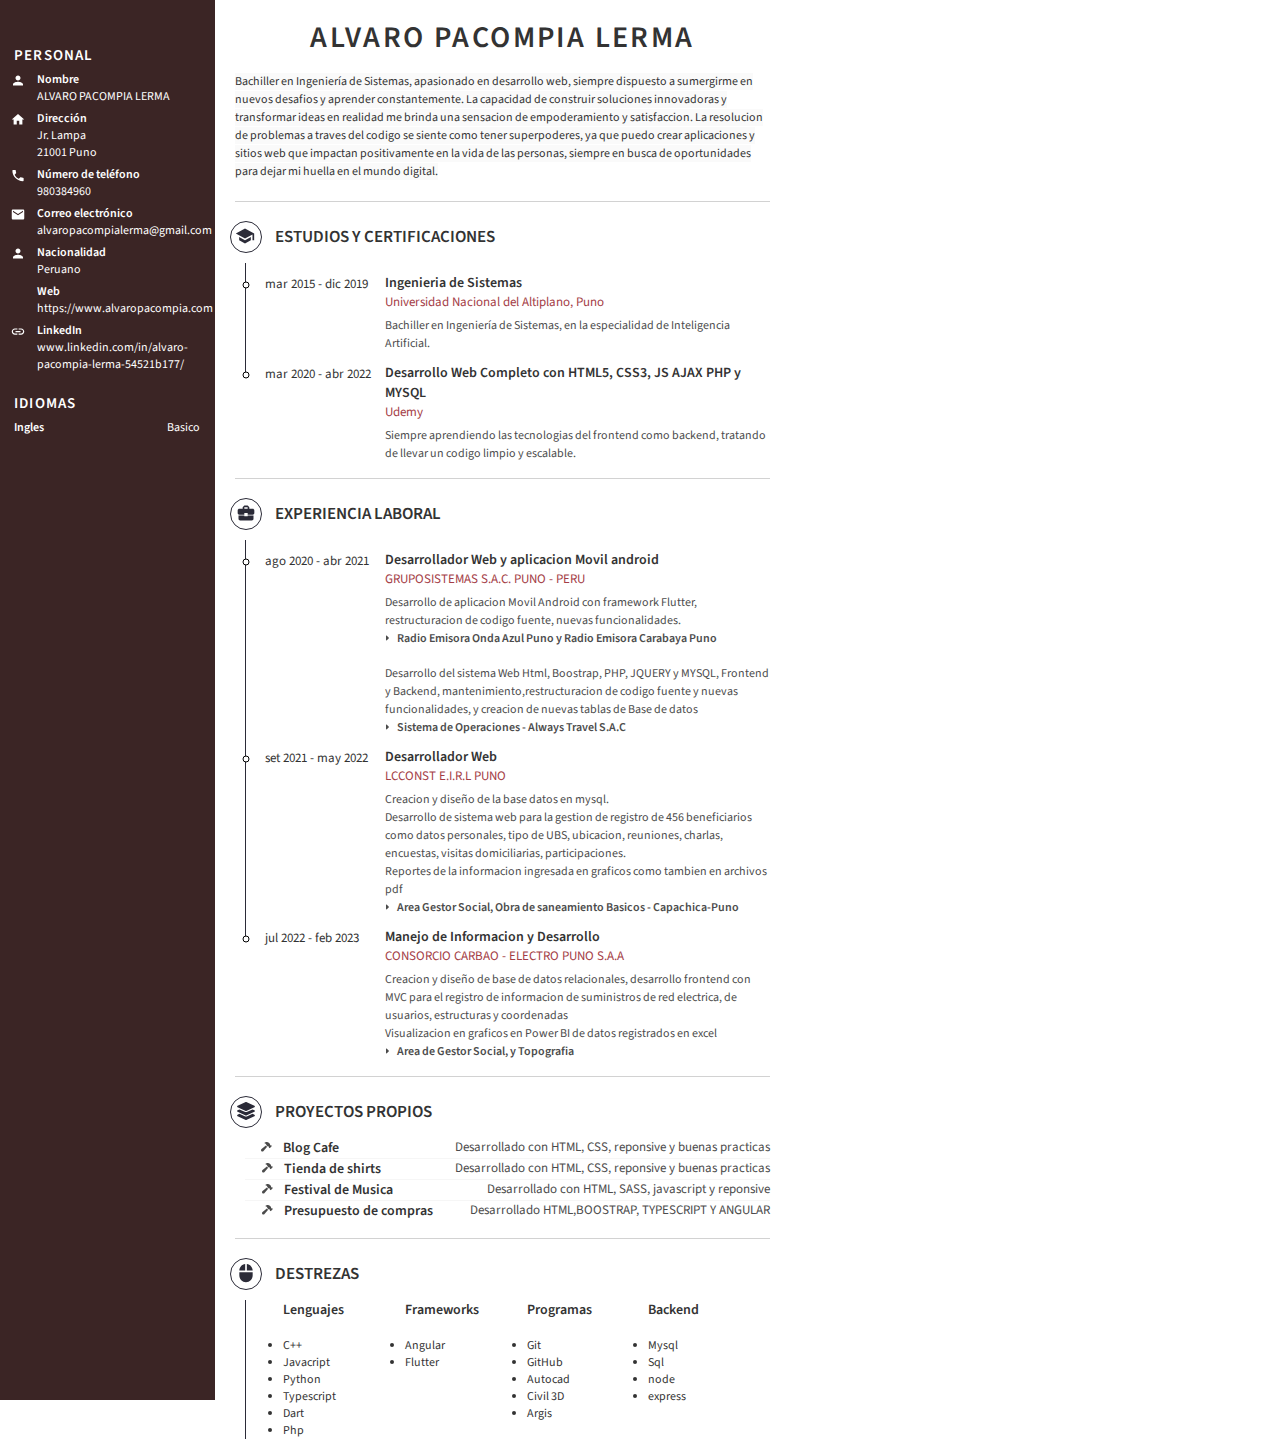
==== index.html @ c7b07702 "v3" ====
<!DOCTYPE html>
<html lang="es">

<head>
    <meta charset="UTF-8">
    <meta http-equiv="X-UA-Compatible" content="IE=edge">
    <meta name="viewport" content="width=device-width, initial-scale=1.0">
    <title>cv-Alvaro PL</title>
    <meta http-equiv="Content-Type" content="text/html; charset=utf-8">
    <!-- fonts -->
    <link href="https://fonts.googleapis.com/css?family=Source+Sans+Pro:400,600,700" rel="stylesheet">
    <!-- ./fonts -->
    <link rel="stylesheet" href="estilos.css">
</head>

<body class="c--3f6592" style="overflow:x hidden !important;">

    <div class="sidebar--bg"></div>

    <aside class="sidebar">

        <!-- <div class="foto"> -->
        <!-- <img src="foto.jpg" alt="foto-cv"> -->
    </div>



        <!-- hola como estas -->
        <div class="sidebar--data">
            <h2 class="sidebar--title">
                <span>Personal</span>
            </h2>

            <ul class="sidebar--list">
                <li class="sidebar--item sidebar--item-personal">
                    <svg class="sidebar--item-icon" fill="#000000" height="24" viewBox="0 0 24 24" width="24"
                        xmlns="http://www.w3.org/2000/svg">
                        <path
                            d="M12 12c2.21 0 4-1.79 4-4s-1.79-4-4-4-4 1.79-4 4 1.79 4 4 4zm0 2c-2.67 0-8 1.34-8 4v2h16v-2c0-2.66-5.33-4-8-4z">
                        </path>
                        <path d="M0 0h24v24H0z" fill="none"></path>
                    </svg>
                    <span class="sidebar--label">Nombre</span><br>
                    ALVARO PACOMPIA LERMA
                </li>

                <li class="sidebar--item sidebar--item-personal">
                    <svg class="sidebar--item-icon" fill="#000000" height="24" viewBox="0 0 24 24" width="24"
                        xmlns="http://www.w3.org/2000/svg">
                        <path d="M10 20v-6h4v6h5v-8h3L12 3 2 12h3v8z"></path>
                        <path d="M0 0h24v24H0z" fill="none"></path>
                    </svg>
                    <span class="sidebar--label">Dirección</span><br>
                    Jr. Lampa <br>
                    21001 Puno
                </li>


                <li class="sidebar--item sidebar--item-personal">
                    <svg class="sidebar--item-icon" fill="#000000" height="24" viewBox="0 0 24 24" width="24"
                        xmlns="http://www.w3.org/2000/svg">
                        <path d="M0 0h24v24H0z" fill="none"></path>
                        <path
                            d="M6.62 10.79c1.44 2.83 3.76 5.14 6.59 6.59l2.2-2.2c.27-.27.67-.36 1.02-.24 1.12.37 2.33.57 3.57.57.55 0 1 .45 1 1V20c0 .55-.45 1-1 1-9.39 0-17-7.61-17-17 0-.55.45-1 1-1h3.5c.55 0 1 .45 1 1 0 1.25.2 2.45.57 3.57.11.35.03.74-.25 1.02l-2.2 2.2z">
                        </path>
                    </svg>
                    <span class="sidebar--label">Número de teléfono</span><br>
                    980384960
                </li>



                <li class="sidebar--item sidebar--item-personal">
                    <svg class="sidebar--item-icon" fill="#000000" height="24" viewBox="0 0 24 24" width="24"
                        xmlns="http://www.w3.org/2000/svg">
                        <path
                            d="M20 4H4c-1.1 0-1.99.9-1.99 2L2 18c0 1.1.9 2 2 2h16c1.1 0 2-.9 2-2V6c0-1.1-.9-2-2-2zm0 4l-8 5-8-5V6l8 5 8-5v2z">
                        </path>
                        <path d="M0 0h24v24H0z" fill="none"></path>
                    </svg>
                    <span class="sidebar--label">Correo electrónico</span><br>
                    alvaropacompialerma@gmail.com
                </li>



               

                <li class="sidebar--item sidebar--item-personal">
                    <svg class="sidebar--item-icon" fill="#000000" height="24" viewBox="0 0 24 24" width="24"
                        xmlns="http://www.w3.org/2000/svg">
                        <path
                            d="M12 12c2.21 0 4-1.79 4-4s-1.79-4-4-4-4 1.79-4 4 1.79 4 4 4zm0 2c-2.67 0-8 1.34-8 4v2h16v-2c0-2.66-5.33-4-8-4z">
                        </path>
                        <path d="M0 0h24v24H0z" fill="none"></path>
                    </svg>
                    <span class="sidebar--label">Nacionalidad</span><br>
                    Peruano
                </li>


                <li class="sidebar--item sidebar--item-personal">


                    <span class="sidebar--label">Web</span><br>
                    <a class="link" href="https://www.alvaropacompia.com"> https://www.alvaropacompia.com</a>
                   
                </li>


                <li class="sidebar--item sidebar--item-personal">
                    <svg class="sidebar--item-icon" fill="#000000" height="24" viewBox="0 0 24 24" width="24"
                        xmlns="http://www.w3.org/2000/svg">
                        <path d="M0 0h24v24H0z" fill="none"></path>
                        <path
                            d="M3.9 12c0-1.71 1.39-3.1 3.1-3.1h4V7H7c-2.76 0-5 2.24-5 5s2.24 5 5 5h4v-1.9H7c-1.71 0-3.1-1.39-3.1-3.1zM8 13h8v-2H8v2zm9-6h-4v1.9h4c1.71 0 3.1 1.39 3.1 3.1s-1.39 3.1-3.1 3.1h-4V17h4c2.76 0 5-2.24 5-5s-2.24-5-5-5z">
                        </path>
                    </svg>
                    <span class="sidebar--label">LinkedIn</span><br>
                    <a  class="link" href="https://www.linkedin.com/in/alvaro-pacompia-lerma-54521b177/">www.linkedin.com/in/alvaro-pacompia-lerma-54521b177/</a>
                    
                </li>

            </ul>

        </div>



























        <div class="sidebar--data">
            <h2 class="sidebar--title">
                <span>Idiomas</span>
            </h2>

            <ul class="sidebar--list">
                <li class="sidebar--item">
                    <span class="sidebar--label">Ingles</span>
                    <span class="sidebar--item-align-right"> Basico </span>
                </li>



            </ul>

        </div>
<BR></BR>
        <!-- <div class="sidebar--data">
            <h2 class="sidebar--title">
                <span>HABILIDADES BLANDAS</span>
            </h2>

            <ul class="sidebar--list">
                <li class="sidebar--item">
                    <span class="sidebar--label">Trabajo en Equipo</span>
                 
                </li>
                <li class="sidebar--item">
                    <span class="sidebar--label">Empatico</span>
                 
                </li>

                <li class="sidebar--item">
                    <span class="sidebar--label">Responsable</span>
                 
                </li>
                <li class="sidebar--item">
                    <span class="sidebar--label">Autodidacta</span>
                 
                </li>




            </ul>

        </div> -->


    </aside>

    <section class="sections">

        <div class="section--name" style="text-align: center;">
            <h1>ALVARO PACOMPIA LERMA</h1>
        </div>




        <div class="section">



            <div class="section section--summary">
                <div class="section--content">
                    <p><span style="color: rgb(51, 51, 51); background-color: rgb(250, 250, 250); text-align: center;">
                            Bachiller en Ingeniería de Sistemas, apasionado en desarrollo web, siempre dispuesto a
                            sumergirme en nuevos desafios y aprender constantemente. La capacidad de construir
                            soluciones innovadoras y transformar ideas en realidad me brinda una sensacion de
                            empoderamiento y satisfaccion. La resolucion de problemas a traves del codigo se siente como
                            tener superpoderes, ya que puedo crear aplicaciones y sitios web que impactan positivamente
                            en la vida de las personas, siempre en busca de oportunidades para dejar mi huella en el
                            mundo digital. </span></p>
                </div>
            </div>

        </div>

        <div class="section">
            <div class="section--title">
                <h2>
                    <i class="section--title-icon education">
                        <svg height="24" viewBox="0 0 24 24" width="24" xmlns="http://www.w3.org/2000/svg">
                            <path d="M0 0h24v24H0z" fill="none"></path>
                            <path d="M5 13.18v4L12 21l7-3.82v-4L12 17l-7-3.82zM12 3L1 9l11 6 9-4.91V17h2V9L12 3z">
                            </path>
                        </svg>
                    </i>

                    Estudios y certificaciones

                </h2>
            </div>

            <div class="section--time-line-overlay"></div>

            <ol class="section--list">


                <li class="section--item">
                    <div class="section--time-line">
                        <svg class="section--time-line-dot">
                            <circle cx="4" cy="4" r="3" stroke="black" stroke-width="1" fill="white"></circle>
                        </svg>
                    </div>
                    <div class="section--time-line-hide-overlay"></div>
                    <div class="section--heading-group">
                        <div class="section--date">
                            mar 2015 - dic 2019
                        </div>
                        <div class="section--heading">
                            <h3>Ingenieria de Sistemas</h3>
                        </div>
                        <div class="section--sub-heading">
                            Universidad Nacional del Altiplano, Puno </div>
                    </div>
                    <div class="section--content">
                        <p>Bachiller en Ingeniería de Sistemas, en la especialidad de Inteligencia Artificial.</p>
                    </div>
                </li>


                <li class="section--item">
                    <div class="section--time-line">
                        <svg class="section--time-line-dot">
                            <circle cx="4" cy="4" r="3" stroke="black" stroke-width="1" fill="white"></circle>
                        </svg>
                    </div>
                    <div class="section--time-line-hide-overlay"></div>
                    <div class="section--heading-group">
                        <div class="section--date">
                            mar 2020 - abr 2022
                        </div>
                        <div class="section--heading">
                            <h3>Desarrollo Web Completo con HTML5, CSS3, JS AJAX PHP y MYSQL</h3>
                        </div>
                        <div class="section--sub-heading">
                            Udemy </div>
                    </div>
                    <div class="section--content">
                        <p>Siempre aprendiendo las tecnologias del frontend como backend, tratando de llevar un codigo
                            limpio y escalable.</p>
                    </div>
                </li>

            </ol>
        </div>










        <div class="section">

            <div class="section--title">
                <h2>
                    <i class="section--title-icon work">
                        <svg fill="#000000" height="24" viewBox="0 0 24 24" width="24"
                            xmlns="http://www.w3.org/2000/svg">
                            <path d="M0 0h24v24H0zm10 5h4v2h-4zm0 0h4v2h-4z" fill="none"></path>
                            <path
                                d="M10 16v-1H3.01L3 19c0 1.11.89 2 2 2h14c1.11 0 2-.89 2-2v-4h-7v1h-4zm10-9h-4.01V5l-2-2h-4l-2 2v2H4c-1.1 0-2 .9-2 2v3c0 1.11.89 2 2 2h6v-2h4v2h6c1.1 0 2-.9 2-2V9c0-1.1-.9-2-2-2zm-6 0h-4V5h4v2z">
                            </path>
                        </svg>
                    </i>

                    Experiencia laboral

                </h2>
            </div>

            <div class="section--time-line-overlay"></div>

            <ol class="section--list">
                <li class="section--item">
                    <div class="section--time-line">
                        <svg class="section--time-line-dot">
                            <circle cx="4" cy="4" r="3" stroke="black" stroke-width="1" fill="white"></circle>
                        </svg>
                    </div>
                    <div class="section--time-line-hide-overlay"></div>
                    <div class="section--heading-group">
                        <div class="section--date">ago 2020 - abr 2021</div>
                        <div class="section--heading">
                            <h3>Desarrollador Web y aplicacion Movil android</h3>
                        </div>
                        <div class="section--sub-heading">
                            GRUPOSISTEMAS S.A.C. PUNO - PERU </div>
                    </div>
                    <div class="section--content">
                        <p>Desarrollo de aplicacion Movil Android con framework Flutter, 
                            restructuracion de codigo fuente,
                            nuevas funcionalidades. </p>
                        <p class="area"><svg xmlns="http://www.w3.org/2000/svg " class="ic" height="0.5rem" viewBox="0 0 256 512"><!--! Font Awesome Free 6.4.0 by @fontawesome - https://fontawesome.com License - https://fontawesome.com/license (Commercial License) Copyright 2023 Fonticons, Inc. --><path d="M246.6 278.6c12.5-12.5 12.5-32.8 0-45.3l-128-128c-9.2-9.2-22.9-11.9-34.9-6.9s-19.8 16.6-19.8 29.6l0 256c0 12.9 7.8 24.6 19.8 29.6s25.7 2.2 34.9-6.9l128-128z"/></svg>Radio Emisora Onda Azul Puno y Radio Emisora Carabaya Puno</p>
                        <br>
                        <p>Desarrollo del sistema Web Html, Boostrap, PHP, JQUERY y MYSQL, Frontend y Backend, mantenimiento,restructuracion de codigo
                            fuente y nuevas funcionalidades, y creacion de nuevas tablas de Base de datos </p>
                        <p class="area"><svg xmlns="http://www.w3.org/2000/svg " class="ic" height="0.5rem" viewBox="0 0 256 512"><!--! Font Awesome Free 6.4.0 by @fontawesome - https://fontawesome.com License - https://fontawesome.com/license (Commercial License) Copyright 2023 Fonticons, Inc. --><path d="M246.6 278.6c12.5-12.5 12.5-32.8 0-45.3l-128-128c-9.2-9.2-22.9-11.9-34.9-6.9s-19.8 16.6-19.8 29.6l0 256c0 12.9 7.8 24.6 19.8 29.6s25.7 2.2 34.9-6.9l128-128z"/></svg>Sistema de Operaciones - Always Travel S.A.C </p>
                    </div>
                </li>
                <li class="section--item">
                    <div class="section--time-line">
                        <svg class="section--time-line-dot">
                            <circle cx="4" cy="4" r="3" stroke="black" stroke-width="1" fill="white"></circle>
                        </svg>
                    </div>
                    <div class="section--time-line-hide-overlay"></div>
                    <div class="section--heading-group">
                        <div class="section--date">set 2021 - may 2022</div>
                        <div class="section--heading">
                            <h3>Desarrollador Web</h3>
                        </div>
                        <div class="section--sub-heading">
                            LCCONST E.I.R.L PUNO
                        </div>
                    </div>
                    <div class="section--content">
                        <p>Creacion y diseño de la base datos  en mysql.</p>
                        <p>Desarrollo de sistema web para la gestion de registro de 456 beneficiarios como datos personales, tipo de UBS, ubicacion, reuniones, charlas, encuestas, visitas domiciliarias, participaciones.</p>
                        <p>Reportes de la informacion ingresada en graficos como tambien en archivos pdf</p>
                        <p class="area"> <svg xmlns="http://www.w3.org/2000/svg " class="ic" height="0.5rem" viewBox="0 0 256 512"><!--! Font Awesome Free 6.4.0 by @fontawesome - https://fontawesome.com License - https://fontawesome.com/license (Commercial License) Copyright 2023 Fonticons, Inc. --><path d="M246.6 278.6c12.5-12.5 12.5-32.8 0-45.3l-128-128c-9.2-9.2-22.9-11.9-34.9-6.9s-19.8 16.6-19.8 29.6l0 256c0 12.9 7.8 24.6 19.8 29.6s25.7 2.2 34.9-6.9l128-128z"/></svg>Area Gestor Social, Obra de saneamiento Basicos - Capachica-Puno</p>
                    </div>
                </li>
                <li class="section--item">
                    <div class="section--time-line">
                        <svg class="section--time-line-dot">
                            <circle cx="4" cy="4" r="3" stroke="black" stroke-width="1" fill="white"></circle>
                        </svg>
                    </div>
                    <div class="section--time-line-hide-overlay"></div>
                    <div class="section--heading-group">
                        <div class="section--date">jul 2022 - feb 2023</div>
                        <div class="section--heading">
                            <h3>Manejo de Informacion y Desarrollo</h3>
                        </div>
                        <div class="section--sub-heading">
                            CONSORCIO CARBAO - ELECTRO PUNO S.A.A </div>
                    </div>
                    <div class="section--content">
                        <p>Creacion y diseño de base de datos relacionales, desarrollo frontend con MVC  para el registro de informacion de suministros de red electrica, de usuarios, estructuras y coordenadas </p>
                        <p>Visualizacion en graficos en Power BI de datos registrados en excel </p>
                        <p class="area"><svg xmlns="http://www.w3.org/2000/svg " class="ic" height="0.5rem" viewBox="0 0 256 512"><!--! Font Awesome Free 6.4.0 by @fontawesome - https://fontawesome.com License - https://fontawesome.com/license (Commercial License) Copyright 2023 Fonticons, Inc. --><path d="M246.6 278.6c12.5-12.5 12.5-32.8 0-45.3l-128-128c-9.2-9.2-22.9-11.9-34.9-6.9s-19.8 16.6-19.8 29.6l0 256c0 12.9 7.8 24.6 19.8 29.6s25.7 2.2 34.9-6.9l128-128z"/></svg>Area de Gestor Social, y Topografia</P>
                    </div>
                </li>
            </ol>
        </div>

        <div class="section">

            <div class="section--title">
                <h2>
                    <i class="section--title-icon work">
                        <svg xmlns="http://www.w3.org/2000/svg" height="1rem" viewBox="0 0 576 512"><!--! Font Awesome Free 6.4.0 by @fontawesome - https://fontawesome.com License - https://fontawesome.com/license (Commercial License) Copyright 2023 Fonticons, Inc. --><path d="M264.5 5.2c14.9-6.9 32.1-6.9 47 0l218.6 101c8.5 3.9 13.9 12.4 13.9 21.8s-5.4 17.9-13.9 21.8l-218.6 101c-14.9 6.9-32.1 6.9-47 0L45.9 149.8C37.4 145.8 32 137.3 32 128s5.4-17.9 13.9-21.8L264.5 5.2zM476.9 209.6l53.2 24.6c8.5 3.9 13.9 12.4 13.9 21.8s-5.4 17.9-13.9 21.8l-218.6 101c-14.9 6.9-32.1 6.9-47 0L45.9 277.8C37.4 273.8 32 265.3 32 256s5.4-17.9 13.9-21.8l53.2-24.6 152 70.2c23.4 10.8 50.4 10.8 73.8 0l152-70.2zm-152 198.2l152-70.2 53.2 24.6c8.5 3.9 13.9 12.4 13.9 21.8s-5.4 17.9-13.9 21.8l-218.6 101c-14.9 6.9-32.1 6.9-47 0L45.9 405.8C37.4 401.8 32 393.3 32 384s5.4-17.9 13.9-21.8l53.2-24.6 152 70.2c23.4 10.8 50.4 10.8 73.8 0z"/></svg>
                    </i>

                   PROYECTOS PROPIOS 

                </h2>
            </div>

            <!-- <div class="section--time-line-overlay"></div> -->

            <ol class="section--list">
            
                <li >
                    
                    <!-- <div class="section--time-line-hide-overlay"></div> -->
                    <div class="titlePropio">
                        
                        <div > 
                            
                            
                            <h3 >
                                <svg  class="ic" xmlns="http://www.w3.org/2000/svg" height="0.6rem" viewBox="0 0 576 512"><!--! Font Awesome Free 6.4.0 by @fontawesome - https://fontawesome.com License - https://fontawesome.com/license (Commercial License) Copyright 2023 Fonticons, Inc. --><path d="M413.5 237.5c-28.2 4.8-58.2-3.6-80-25.4l-38.1-38.1C280.4 159 272 138.8 272 117.6V105.5L192.3 62c-5.3-2.9-8.6-8.6-8.3-14.7s3.9-11.5 9.5-14l47.2-21C259.1 4.2 279 0 299.2 0h18.1c36.7 0 72 14 98.7 39.1l44.6 42c24.2 22.8 33.2 55.7 26.6 86L503 183l8-8c9.4-9.4 24.6-9.4 33.9 0l24 24c9.4 9.4 9.4 24.6 0 33.9l-88 88c-9.4 9.4-24.6 9.4-33.9 0l-24-24c-9.4-9.4-9.4-24.6 0-33.9l8-8-17.5-17.5zM27.4 377.1L260.9 182.6c3.5 4.9 7.5 9.6 11.8 14l38.1 38.1c6 6 12.4 11.2 19.2 15.7L134.9 484.6c-14.5 17.4-36 27.4-58.6 27.4C34.1 512 0 477.8 0 435.7c0-22.6 10.1-44.1 27.4-58.6z"/></svg>

                                Blog Cafe</h3>
                        </div>
                      
                        <div class="section--sub-heading">
                            <p>Desarrollado con HTML, CSS, reponsive y buenas practicas</p>
                        </div>
                    </div>
                
                </li>

                <hr>

                
                <li class="section--item2">
                  
                    <!-- <div class="section--time-line-hide-overlay"></div> -->
                    <div class="titlePropio">
                        <div > 

                            <h3 >
                                <svg  class="ic" xmlns="http://www.w3.org/2000/svg" height="0.6rem" viewBox="0 0 576 512"><!--! Font Awesome Free 6.4.0 by @fontawesome - https://fontawesome.com License - https://fontawesome.com/license (Commercial License) Copyright 2023 Fonticons, Inc. --><path d="M413.5 237.5c-28.2 4.8-58.2-3.6-80-25.4l-38.1-38.1C280.4 159 272 138.8 272 117.6V105.5L192.3 62c-5.3-2.9-8.6-8.6-8.3-14.7s3.9-11.5 9.5-14l47.2-21C259.1 4.2 279 0 299.2 0h18.1c36.7 0 72 14 98.7 39.1l44.6 42c24.2 22.8 33.2 55.7 26.6 86L503 183l8-8c9.4-9.4 24.6-9.4 33.9 0l24 24c9.4 9.4 9.4 24.6 0 33.9l-88 88c-9.4 9.4-24.6 9.4-33.9 0l-24-24c-9.4-9.4-9.4-24.6 0-33.9l8-8-17.5-17.5zM27.4 377.1L260.9 182.6c3.5 4.9 7.5 9.6 11.8 14l38.1 38.1c6 6 12.4 11.2 19.2 15.7L134.9 484.6c-14.5 17.4-36 27.4-58.6 27.4C34.1 512 0 477.8 0 435.7c0-22.6 10.1-44.1 27.4-58.6z"/></svg>
                                Tienda de shirts</h3>
                        </div>
                      
                        <div class="section--sub-heading">
                            <p>Desarrollado con HTML, CSS, reponsive y buenas practicas</p>
                        </div>
                    </div>
                
                </li>

                <hr>

                
                <li class="section--item2">
                   
                    <!-- <div class="section--time-line-hide-overlay"></div> -->
                    <div class="titlePropio">
                        <div > 
                            <h3 >
                                <svg  class="ic" xmlns="http://www.w3.org/2000/svg" height="0.6rem" viewBox="0 0 576 512"><!--! Font Awesome Free 6.4.0 by @fontawesome - https://fontawesome.com License - https://fontawesome.com/license (Commercial License) Copyright 2023 Fonticons, Inc. --><path d="M413.5 237.5c-28.2 4.8-58.2-3.6-80-25.4l-38.1-38.1C280.4 159 272 138.8 272 117.6V105.5L192.3 62c-5.3-2.9-8.6-8.6-8.3-14.7s3.9-11.5 9.5-14l47.2-21C259.1 4.2 279 0 299.2 0h18.1c36.7 0 72 14 98.7 39.1l44.6 42c24.2 22.8 33.2 55.7 26.6 86L503 183l8-8c9.4-9.4 24.6-9.4 33.9 0l24 24c9.4 9.4 9.4 24.6 0 33.9l-88 88c-9.4 9.4-24.6 9.4-33.9 0l-24-24c-9.4-9.4-9.4-24.6 0-33.9l8-8-17.5-17.5zM27.4 377.1L260.9 182.6c3.5 4.9 7.5 9.6 11.8 14l38.1 38.1c6 6 12.4 11.2 19.2 15.7L134.9 484.6c-14.5 17.4-36 27.4-58.6 27.4C34.1 512 0 477.8 0 435.7c0-22.6 10.1-44.1 27.4-58.6z"/></svg>
                                Festival de Musica</h3>
                        </div>
                      
                        <div class="section--sub-heading">
                            <p>Desarrollado con HTML, SASS, javascript y reponsive </p>
                        </div>
                    </div>
                
                </li>
                <hr>
                
                <li class="section--item2">
                 
                    <!-- <div class="section--time-line-hide-overlay"></div> -->
                    <div class="titlePropio">
                        <div > 
                            <h3 >
                                <svg  class="ic" xmlns="http://www.w3.org/2000/svg" height="0.6rem" viewBox="0 0 576 512"><!--! Font Awesome Free 6.4.0 by @fontawesome - https://fontawesome.com License - https://fontawesome.com/license (Commercial License) Copyright 2023 Fonticons, Inc. --><path d="M413.5 237.5c-28.2 4.8-58.2-3.6-80-25.4l-38.1-38.1C280.4 159 272 138.8 272 117.6V105.5L192.3 62c-5.3-2.9-8.6-8.6-8.3-14.7s3.9-11.5 9.5-14l47.2-21C259.1 4.2 279 0 299.2 0h18.1c36.7 0 72 14 98.7 39.1l44.6 42c24.2 22.8 33.2 55.7 26.6 86L503 183l8-8c9.4-9.4 24.6-9.4 33.9 0l24 24c9.4 9.4 9.4 24.6 0 33.9l-88 88c-9.4 9.4-24.6 9.4-33.9 0l-24-24c-9.4-9.4-9.4-24.6 0-33.9l8-8-17.5-17.5zM27.4 377.1L260.9 182.6c3.5 4.9 7.5 9.6 11.8 14l38.1 38.1c6 6 12.4 11.2 19.2 15.7L134.9 484.6c-14.5 17.4-36 27.4-58.6 27.4C34.1 512 0 477.8 0 435.7c0-22.6 10.1-44.1 27.4-58.6z"/></svg>
                                Presupuesto de compras</h3>
                        </div>
                      
                        <div class="section--sub-heading">
                            <p>Desarrollado HTML,BOOSTRAP, TYPESCRIPT Y ANGULAR</p>
                        </div>
                    </div>
                
                </li>
               
            </ol>
        </div>

<br>







        <div class="section">

            <div class="section--title">
                <h2>
                    <i class="section--title-icon skill">
                        <svg fill="#000000" height="24" viewBox="0 0 24 24" width="24"
                            xmlns="http://www.w3.org/2000/svg">
                            <path d="M0 0h24v24H0z" fill="none"></path>
                            <path
                                d="M13 1.07V9h7c0-4.08-3.05-7.44-7-7.93zM4 15c0 4.42 3.58 8 8 8s8-3.58 8-8v-4H4v4zm7-13.93C7.05 1.56 4 4.92 4 9h7V1.07z">
                            </path>
                        </svg>
                    </i>

                    Destrezas
                </h2>
            </div>
            <style>
                .destresas {

                    display: grid;
                    grid-template-columns: repeat(4, 1fr);
                    justify-content: center;
                    margin-left: 3rem;

                }
            </style>
            <div class="section--time-line-overlay"></div>
            <div class="destresas">
                <div class="leng">
                    <h3>Lenguajes</h3>

                    <br>
                    <li>C++</li>
                    <li>Javacript</li>
                    <li>Python</h3>
                    <li>Typescript</li>
                    <li>Dart</li>
                    <li>Php</li>

                </div>
                <div class="fre">
                    <h3>Frameworks</h3>
                    <br>
                    <li>Angular</li>
                    <li>Flutter</li>
                </div>
                <div class="fre">
                    <h3>Programas</h3>
                    <br>
                    <li>Git</li>
                    <li>GitHub</li>
                    <li>Autocad</li>
                    <li>Civil 3D</li>
                    <li>Argis</li>




                </div>
                <div class="fre">
                    <h3>Backend</h3>
                    <br>
                    <li>Mysql</li>
                    <li>Sql</li>
                    <li>node</li>
                    <li>express</li>
                   




                </div>

            </div>

        </div>
    </section>


</body>

</html>


</html>
---- estilos.css ----
* {
    -webkit-font-smoothing: antialiased;
    -moz-osx-font-smoothing: grayscale;
    box-sizing: border-box;
}

/* colores */

:root{
    --blanco: #fff;
}


html {
    height: 100%;
}

body {
    width: 21cm;
    height: 100%;
    min-height: 29.7cm;
    position: relative;
    margin: 0;
    padding: 0 0;
    color: #333333;
    line-height: 22px;
    font: 12px "Source Sans Pro", Arial;
    font-style: normal;
}

h1 {
    letter-spacing: 0.08em;
    text-transform: uppercase;
    font-style: normal;
    font-size: 30px;
    margin: 0;
    padding: 16px 0 24px 0;
    font-weight: 600;
}

h1 span {
    position: relative;
    font-style: normal;
    display: inline;
    margin-right: 3px;
    padding: 0;
}

h2 {
    text-transform: uppercase;
    font-size: 17px;
    font-weight: 600;
    margin: 0;
    padding: 0;
}

h3 {
    font-size: 14px;
    font-weight: 600;
    margin: 0;
    padding: 0;
}

p {
    color: #4c4c4c;
    line-height: 18px;
    font-weight: 400;
    margin: 0;
    padding: 0;
}

hr {
    border: none;
    height: 1px;
    width: 100%;
    padding: 0;
    margin: 0;
    background: #d2d2d2;
}

aside{
    background-color: #3b2525;
}

.titlePropio{
    margin-left: 1rem;
  display: flex;
  justify-content: space-between;

}

hr{
    opacity: 0.2;
}


.area{
    font-weight: 600;
    
}
.ic{
    opacity: 0.7;
    margin-right: 0.5rem;
}
.link{
    text-decoration: none;
    color: var(--blanco);
}
.sections {
    left: 235px;
    position: relative;
    width: 535px;
}

.section {
    position: relative;
    width: 100%;
    padding: 0;
}

.section p {
    display: block;
    font-style: normal;
}

.section:last-child {
    border: none;
}

.section.section--summary {
    top: -10px;
    margin-bottom: 10px;
}

.section--title {
    display: inline-block;
    position: relative;
    width: 100%;
    z-index: 99;
    margin: 0 0 0 0;
    font-weight: 600;
    background: #fff;
    padding: 19px 0 10px 10px;
    border-top: 1px solid #d2d2d2;
    page-break-inside: avoid;
}

.section--title span {
    display: inline-block;
    margin-right: 2px;
}

.section--title-icon {
    position: relative;
    top: 0px;
    display: inline-block;
    height: 32px;
    width: 32px;
    margin-left: -15px;
    margin-right: 10px;
    border-radius: 50%;
    border: 1px solid #2b2b38;
}

.section--title-icon svg {
    position: relative;
    top: 3px;
    left: 4px;
    height: 20px;
    width: 20px;
    fill: #2b2b38;
}

.section--title-icon.education svg {
    top: 4px;
    left: 4px;
}

.section--title-icon.course svg {
    top: 5px;
    left: 5px;
}

.section--title-icon.work svg {
    top: 4px;
    left: 5px;
}

.section--title-icon.internships svg {
    top: 4px;
    left: 5px;
}

.section--title-icon.certificate svg {
    top: 4px;
    left: 5px;
}

.section--title-icon.single-textarea svg {
    top: 4px;
    left: 5px;
}

.section--title-icon.extra-curricular svg {
    top: 4px;
    left: 5px;
}

.section--title-icon.characteristic svg {
    top: 4px;
    left: 5px;
}

.section--title-icon.skill svg {
    top: 4px;
    left: 5px;
}

.section--title-icon.hobby svg {
    top: 5px;
    left: 5px;
}

.section--title-icon.language svg {
    top: 5px;
    left: 5px;
}

.section--title-icon.reference svg {
    top: 5px;
    left: 5px;
}

.section--time-line-overlay {
    position: absolute;
    top: 0;
    left: 10px;
    height: 100%;
    width: 1px;
    background: #2b2b38;
}

.section--time-line {
    position: absolute;
    top: 0;
    left: 0;
    height: 100%;
    width: 1px;
    background: #2b2b38;
}

.section--time-line-hide-overlay {
    display: none;
    position: absolute;
    left: -5px;
    top: 25px;
    width: 10px;
    height: 100%;
    background: #fff;
    z-index: 9;
}

.section.references .section--time-line-dot {
    top: 15px;
}

.section.references .section--date {
    top: 10px;
}

.section.references .section--time-line-hide-overlay {
    height: 95%;
}

.section--item:last-child {
    background: #fff;
    padding-bottom: 15px;
}

.section--item:last-child .section--time-line {
    height: 30px;
}

.section--item:last-child .section--time-line-hide-overlay {
    display: inline;
}

.section:last-child .section--item:last-child {
    padding-bottom: 0;
}

/*.section:last-child .section--item:last-child .section--heading-group {
    padding-bottom: 0;
}*/

.section--time-line-dot {
    position: absolute;
    left: -3px;
    top: 18px;
    height: 12px;
    width: 10px;
    z-index: 999;
    /* fill: red; */
    /* height: 9px;
    width: 9px; */
    /* border-radius: 50%; */
    /* background: #fff; */
    /* border: 1px solid #2b2b38; */
    /* border: 0.1em solid #2b2b38; */
}

.section--heading-group {
    display: block;
    margin: 0;
    padding: 0 0 6px 0;
    page-break-inside: avoid !important;
}

.section--list {
    display: block;
    list-style: none;
    padding: 0 0 0 10px;
    margin: 0;
}

.section--list.skills {
    margin-bottom: 20px;
}

.section--list.no-indent .section--item {
    padding-left: 20px;
}

.section--item {
    display: block;
    position: relative;
    list-style: none;
    padding: 0 0 0 140px;
    margin: 0;
}

.section--item2 {
    display: block;
    position: relative;
    list-style: none;
    padding: 0 0 0 1px;
    margin: 0;
}
.section--item.skills {
    display: inline-block;
    padding-top: 5px;
    padding-bottom: 0px;
    width: 100%;
    margin: 0;
    padding-left: 25px;
    border-left: 1px solid #2b2b38;
}

.section--item.skills h3 {
    font-size: 13px;
}

.section--item.skills:last-child {
    padding-bottom: 0;
}

.skills--label {
    display: inline-block;
    width: 175px;
    margin: 0 0 0 -5px;
}

.skills--stars {
    display: inline-block;
    position: relative;
    top: 4px;
}

.skills--stars svg {
    fill: #b1b1b1;
}

.skills--stars svg.active {
    fill: #2b2b38;
}

.section--date {
    position: absolute;
    left: 20px;
    top: 12px;
    width: 120px;
    font-size: 13px;
    padding: 0;
    margin: 0;
}

.section--heading {
    display: block;
    padding: 10px 0 0 0;
    margin: 0;
}

.section--sub-heading {
    display: block;
    padding: 0;
    margin: 0;
    color: #a43d46;
    font-size: 13px;
}

.section--content {
    display: block;
    padding: 0;
    margin: 0;
}

.section--content p {
    display: block;
}

.section--content ul,
.section--content ol {
    page-break-inside: auto;
    white-space: normal;
    font-weight: 400;
    list-style-position: outside;
    color: #4c4c4c;
    margin: 0;
    padding: 0 0 0 16px;
}

.section--content ul li,
.section--content ol li {
    line-height: 18px;
}

.section--content ul li {
    list-style-type: disc;
}

.section--content ol {
    padding-left: 14px;
}

.section--content-single-textarea {
    padding-bottom: 10px;
}

.sidebar--bg {
    position: fixed;
    top: 0;
    left: 0;
    width: 215px;
    background: #2b2b38;
    height: 1400px;
    overflow-x: hidden;
    overflow-y: hidden;
}

.sidebar {
    left: 0;
    position: fixed;
    z-index: 1;
    color: #fff;
    padding: 25px 0 0 14px;
    width: 215px;
    height: auto;
}

.sidebar--data {
    display: block;
}

.sidebar--title {
    display: inline-block;
    font-size: 15px;
    font-style: normal;
    position: relative;
    width: 88%;
    padding: 20px 0 5px 0;
    margin: 0 0 0 0;
    page-break-inside: avoid;
    letter-spacing: 0.08em;
}

.sidebar--title span {
    display: inline-block;
    width: 100%;
    margin: 0;
    padding: 0;
    font-weight: 600;
    font-style: normal;
    padding-right: 2px;
    z-index: 1;
    /* background: #607d8b; */
}

.sidebar--title span:last-child {
    padding-right: 10px;
}

.sidebar--title hr {
    position: absolute;
    left: 0;
    bottom: 18px;
    border: none;
    height: 1px;
    width: calc(100% - 10px);
    background: #fff;
}

.sidebar--title svg {
    position: relative;
    top: 4px;
    margin-right: 4px;
}

.sidebar--label {
    font-weight: 600;
}

.sidebar--list {
    display: block;
    list-style: none;
    margin: 0;
    padding: 0;
}

.sidebar--item {
    display: block;
    list-style: none;
    position: relative;
    font-size: 12px;
    margin: 0;
    padding: 0 5px 5px 0;
}

.sidebar--item.sidebar--item-personal {
    padding: 0 5px 5px 23px;
}

.sidebar--item.sidebar--item-interest {
    padding-left: 12px;
    padding-bottom: 0;
}

.sidebar--item:last-child {
    padding-bottom: 0;
}

.sidebar--icon-square {
    display: inline-block;
    height: 5px;
    width: 5px;
    position: absolute;
    top: 9px;
    margin: 0 5px 0 0;
    background: #fff;
    left: 0;
}

.sidebar--item-icon {
    top: 2px;
    left: -8px;
    position: absolute;
    fill: #fff;
    height: 15px;
}

.sidebar--item-text {
    line-height: 21px;
}

.sidebar--item-align-right {
    float: right;
    margin-right: 10px;
}

/*** START --- UPDATE COLOR ***/
.c--434a54 .sidebar--bg,
.c--434a54 .sidebar--title span {
    background: #434a54 !important;
}

.c--434a54 .section--sub-heading {
    color: #757575;
}

.c--434a54 .skills--stars svg {
    fill: #434a54 !important;
}

.c--434a54 .skills--stars svg:not(.active) {
    fill: #b4b7bb !important;
}

.c--da4453 .sidebar--bg,
.c--da4453 .sidebar--title span {
    background: #da4453 !important;
}

.c--da4453 .section--sub-heading {
    color: #a43d46;
}

.c--da4453 .skills--stars svg {
    fill: #da4453 !important;
}

.c--da4453 .skills--stars svg:not(.active) {
    fill: #f0b4ba !important;
}

.c--3f6592 .sidebar--bg,
.c--3f6592 .sidebar--title span {
    background: #3b2525 !important;
    /* style="background-color: #3b2525;" */
}

.c--3f6592 .section--sub-heading {
    color: #a43d46;
}

.c--3f6592 .skills--stars svg {
    fill: #3f6592 !important;
}

.c--3f6592 .skills--stars svg:not(.active) {
    fill: #b2c2d4 !important;
}

.c--f1b230 .sidebar--bg,
.c--f1b230 .sidebar--title span {
    background: #f1b230 !important;
}

.c--f1b230 .section--sub-heading {
    color: #986c14;
}

.c--f1b230 .skills--stars svg {
    fill: #f1b230 !important;
}

.c--f1b230 .skills--stars svg:not(.active) {
    fill: #f9e0b0 !important;
}

.c--37bc9b .sidebar--bg,
.c--37bc9b .sidebar--title span {
    background: #37bc9b !important;
}

.c--37bc9b .section--sub-heading {
    color: #187d64;
}

.c--37bc9b .skills--stars svg {
    fill: #37bc9b !important;
}

.c--37bc9b .skills--stars svg:not(.active) {
    fill: #b0e4d7 !important;
}

/*** END --- UPDATE COLOR ***/

html[lang=tr] body {
    font-family: "Helvetica";
}

html[lang=tr] .section--date {
    font-size: 12px;
    width: 130px;
}

html[lang=tr] .sidebar--item {
    line-height: 18px;
}

.foto {
    width: 100%;
    height: 100%;
    display: flex;
    justify-content: center;
    align-items: center;
    /* margin-right: 10px; */
}

img {
    width: 70%;
    /* height: 80%; */
    border-radius: 3px;
}

/*strong { white-space: nowrap; }*/
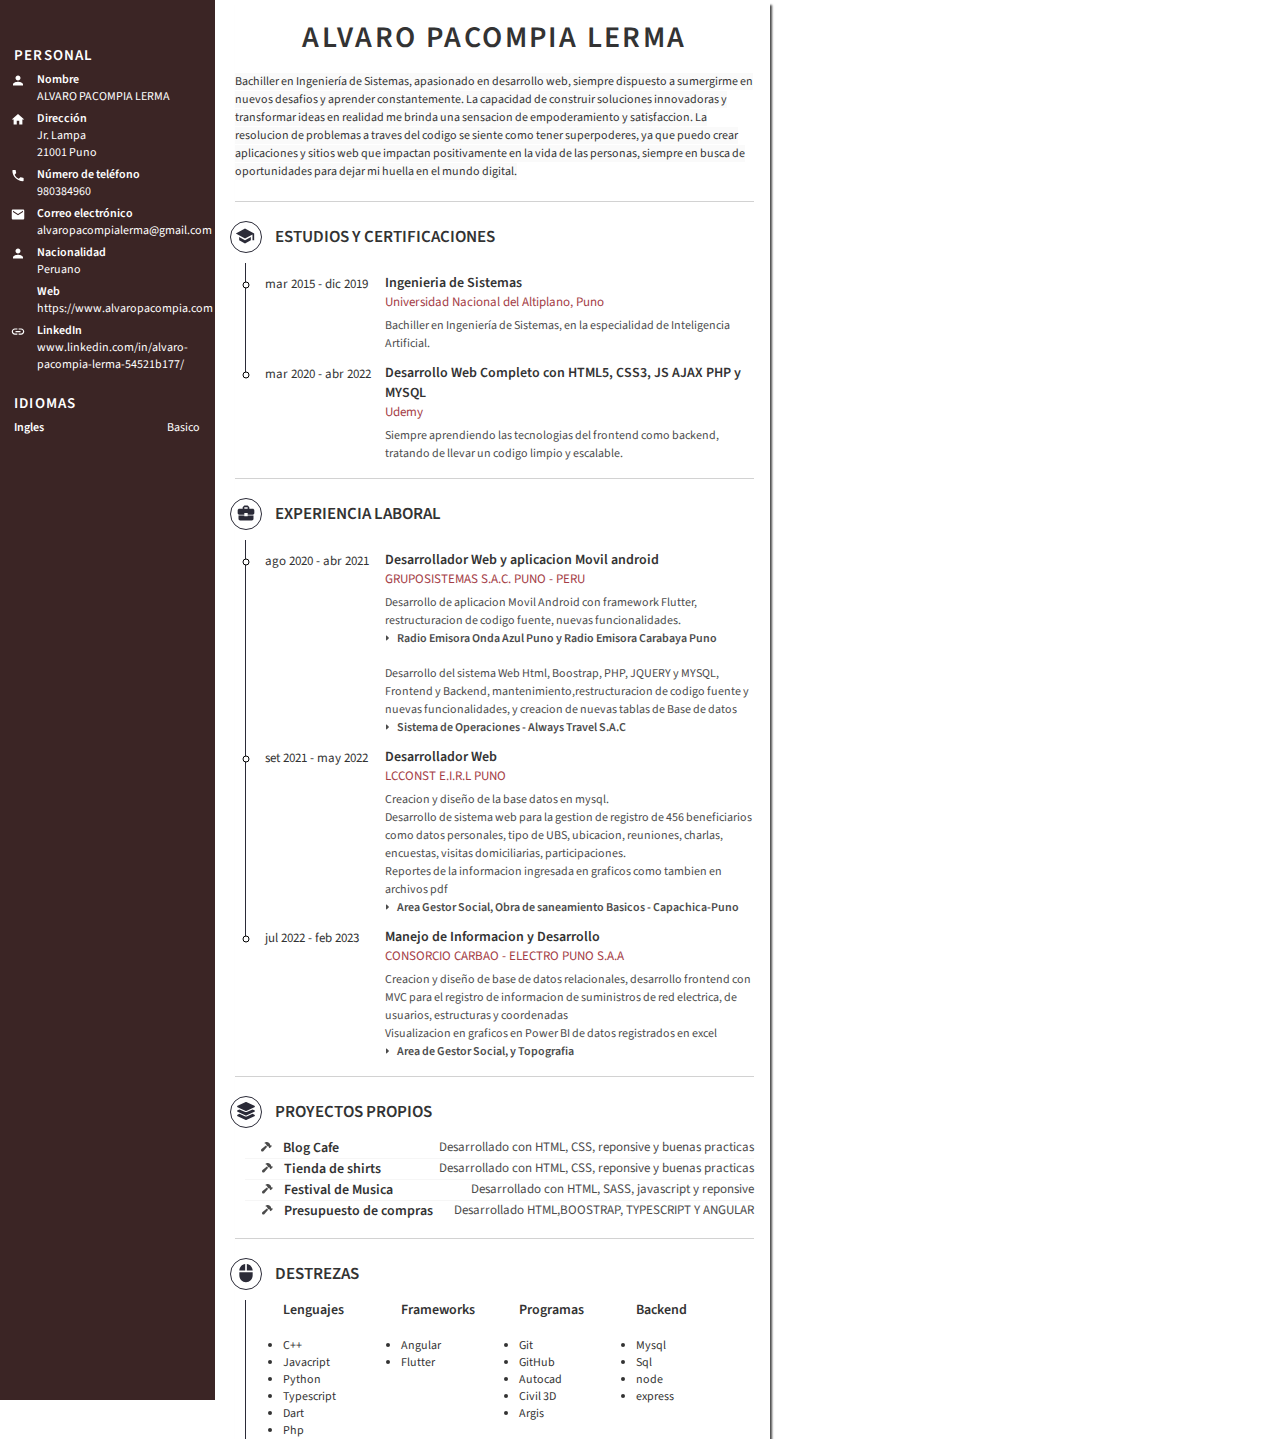
==== commit e8c8fbff: "border" ====
--- a/index.html
+++ b/index.html
@@ -15,13 +15,17 @@
 
 <body class="c--3f6592" style="overflow:x hidden !important;">
 
+
+    
+
+    
     <div class="sidebar--bg"></div>
 
     <aside class="sidebar">
 
         <!-- <div class="foto"> -->
         <!-- <img src="foto.jpg" alt="foto-cv"> -->
-    </div>
+    <!-- </div> -->
 
 
 
--- a/estilos.css
+++ b/estilos.css
@@ -16,6 +16,7 @@
 }
 
 body {
+    
     width: 21cm;
     height: 100%;
     min-height: 29.7cm;
@@ -107,6 +108,9 @@
     color: var(--blanco);
 }
 .sections {
+    padding-right: 1rem;
+    /* border-right: 1px solid #4c4c4c; */
+    box-shadow: 2px 5px 2px #4c4c4c;
     left: 235px;
     position: relative;
     width: 535px;
